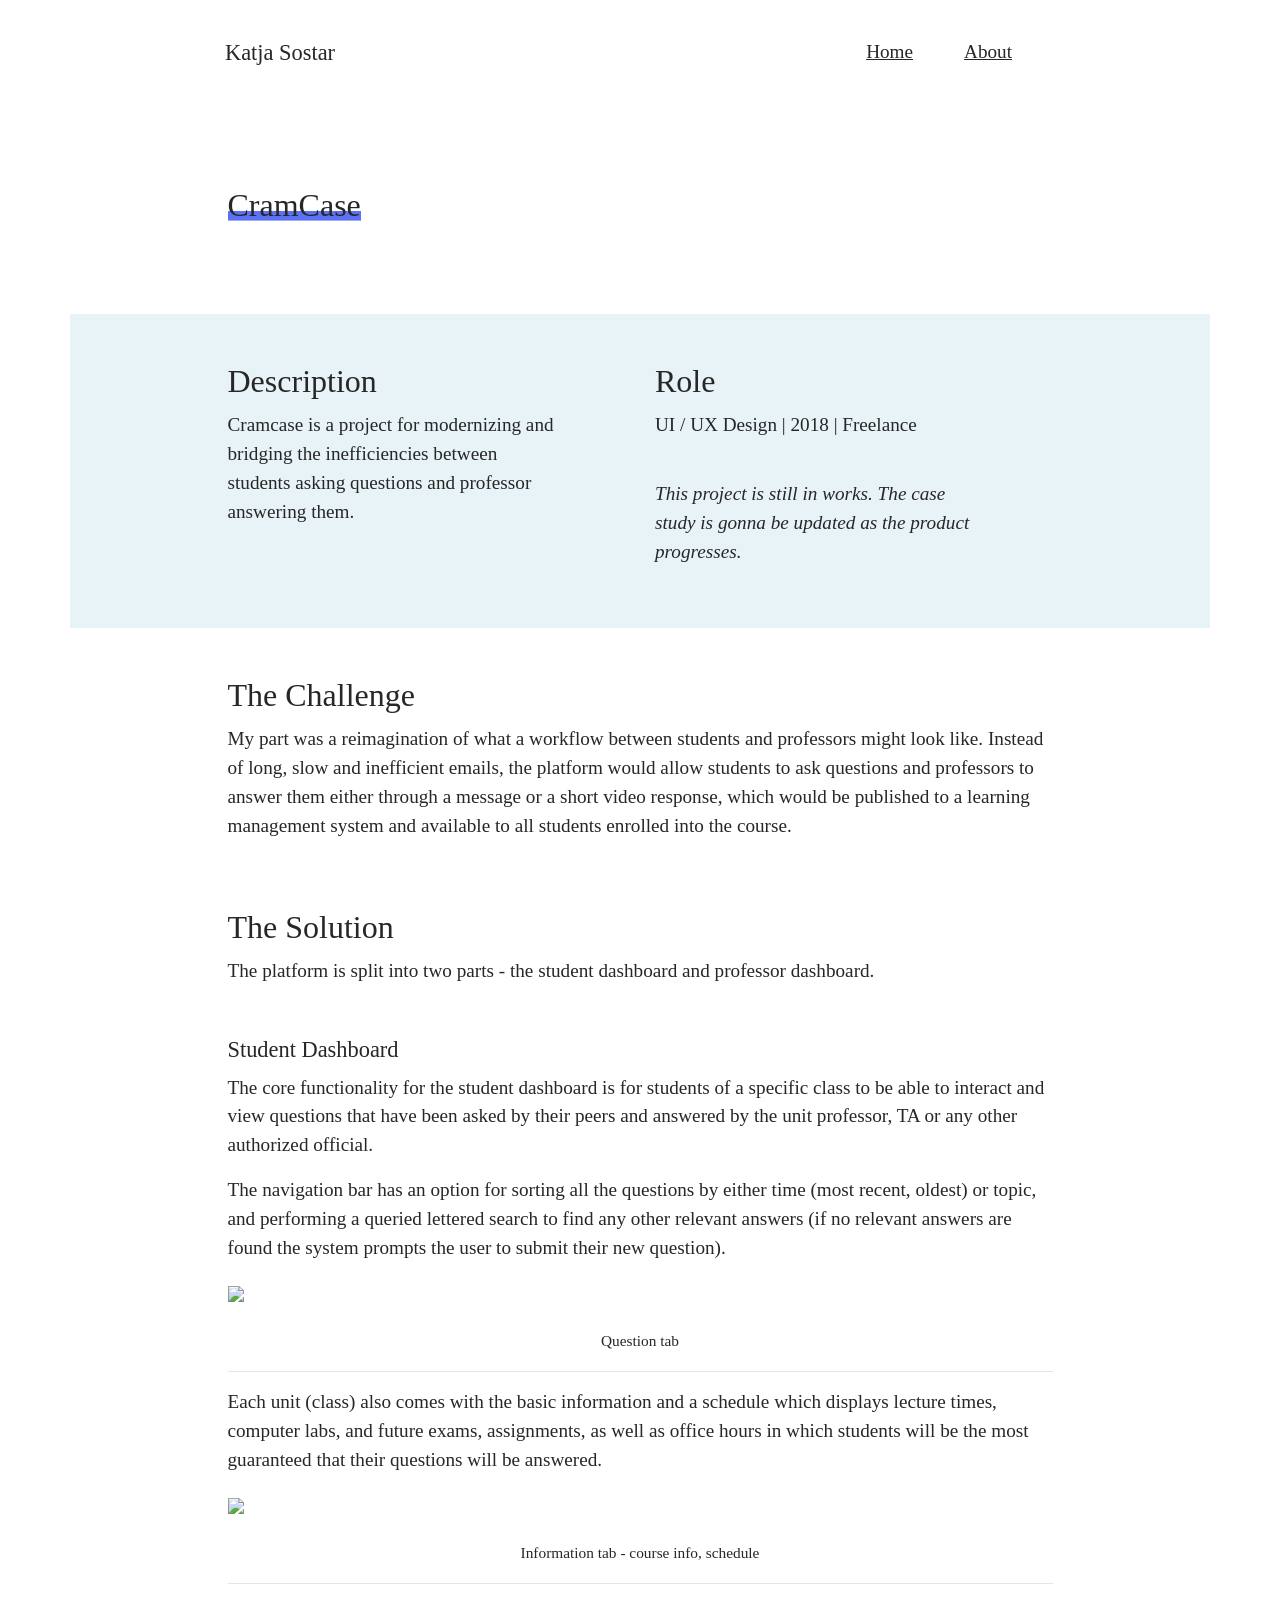
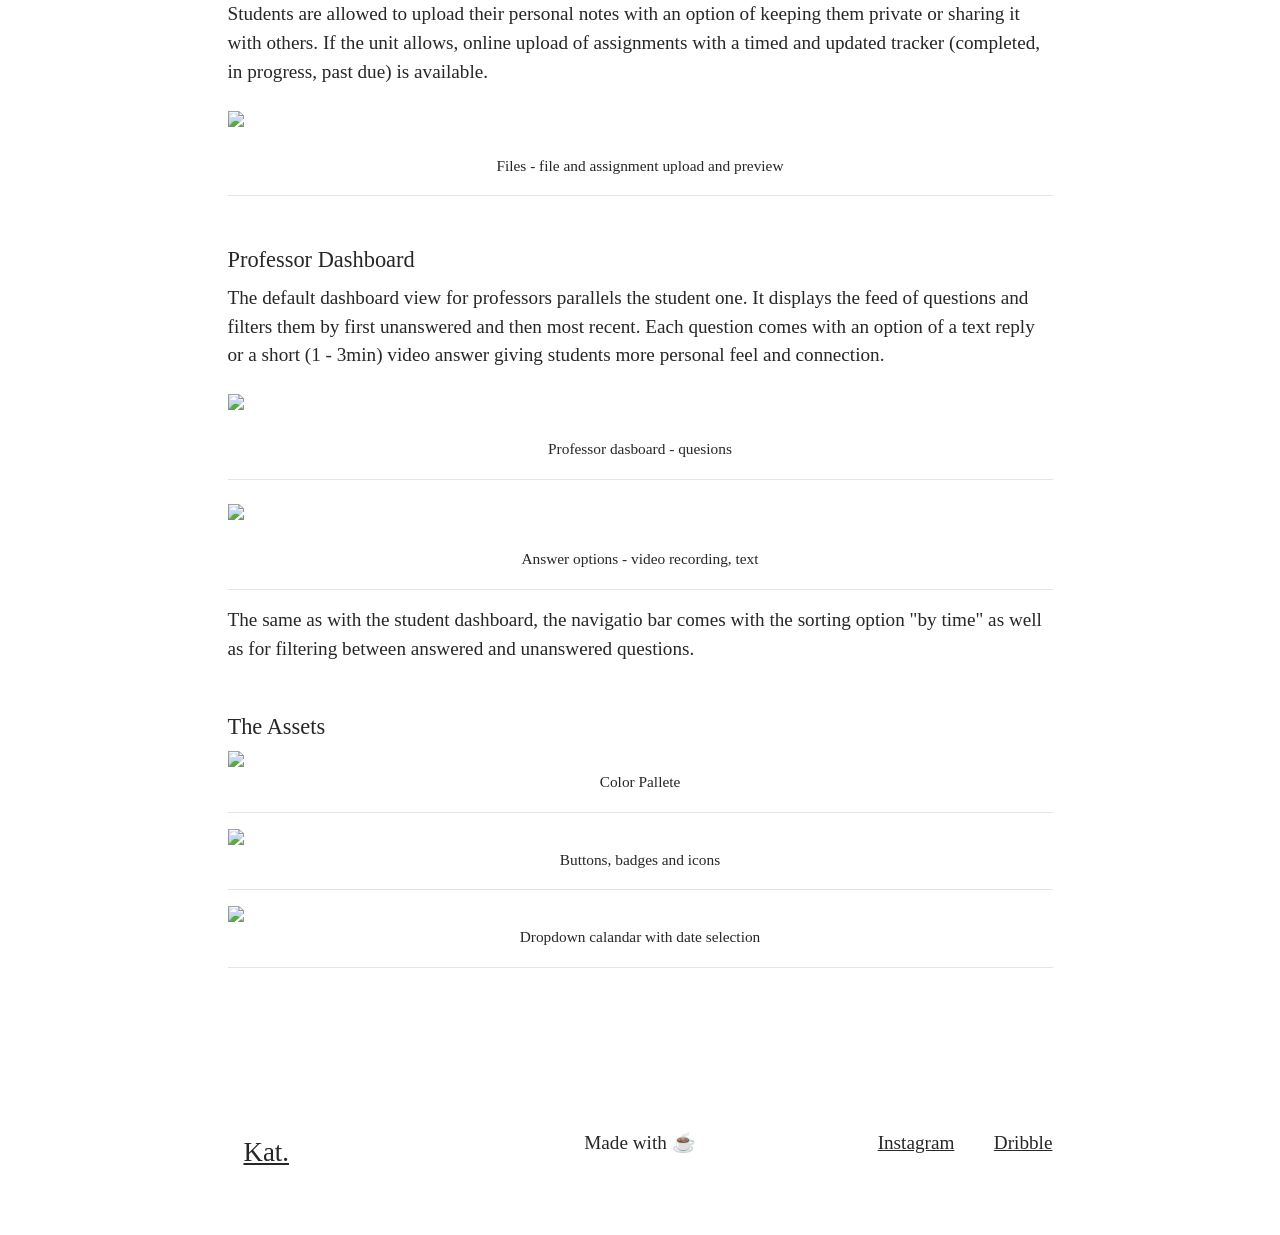
==== projects/cram.html @ 450de1b4 "added project file" ====
<!doctype html>
<html lang="en">

<head>
    <!-- Required meta tags -->
    <meta charset="utf-8">
    <meta name="viewport" content="width=device-width, initial-scale=1, shrink-to-fit=no">

    <!-- Bootstrap CSS -->
    <link rel="stylesheet" href="https://stackpath.bootstrapcdn.com/bootstrap/4.2.1/css/bootstrap.min.css" integrity="sha384-GJzZqFGwb1QTTN6wy59ffF1BuGJpLSa9DkKMp0DgiMDm4iYMj70gZWKYbI706tWS" crossorigin="anonymous">

    <link href="https://fonts.googleapis.com/css?family=Montserrat:400,500,700,800" rel="stylesheet">

    <link rel="stylesheet" href="/style.css">

    <link rel="stylesheet" href="animate.css">



    <title>Poligon | Katja Sostar | UI / UX Designer</title>
</head>

<body>

    <div class="container">
        <div class="row d-flex justify-content-center">
            <div class="col-lg-10 col-12">
                <nav class="navbar navbar-expand-lg">
                    <div class="container">
                        <a href="/index.html" class="navbar-brand">Katja Sostar</a>
                        <button class="navbar-toggler float-right" type="button" data-toggle="collapse" data-target="#navbar9">
            <span class="navbar-toggler-icon"></span>
        </button>
                        <div class="navbar-collapse collapse" id="navbar9">
                            <ul class="navbar-nav ml-auto">
                                <li class="nav-item">
                                    <a class="nav-link" href="/index.html">Home</a>
                                </li>
                                <li class="nav-item">
                                    <a class="nav-link" href="/about.html">About</a>
                                </li>
                            </ul>
                        </div>
                    </div>
                </nav>

            </div>
        </div>
    </div>

    <div id="header" class="jumbotron jumbotron-fluid  mt-5 mb-5">
        <div class="container">
            <div class="row d-flex justify-content-center">
                <div class="col-lg-9 col-12">
                    <h1>
                        <spawn class="underline--magical">CramCase</spawn>
                    </h1>
                </div>
            </div>
        </div>
    </div>

    <div id="info" class="container">
        <div class="row d-flex justify-content-center info-text">
            <div class="col-lg-9 col-12">
                <div class="row">
                    <div class="col-md-5 col-12">
                        <h2>Description</h2>
                        <p>Cramcase is a project for modernizing and bridging the inefficiencies between students asking questions and professor answering them.
                        </p>
                    </div>

                    <div class="col-md-1 col-12">
                    </div>

                    <div class="col-md-5 col-12">
                        <h2>Role</h2>
                        <p>UI / UX Design | 2018 | Freelance</p>
                        <br>
                        <p> <i>This project is still in works. The case study is gonna be updated as the product progresses.</i></p>
                    </div>
                </div>
            </div>
        </div>
    </div>

    <div id="project-case" class="container">
        <div class="row d-flex justify-content-center">
            <div class="col-lg-9 col-12">
                <div class="row">
                    <div class="col-md-12 col-12">
                        <h2>The Challenge</h2>
                        <p>My part was a reimagination of what a workflow between students and professors might look like. Instead of long, slow and inefficient emails, the platform would allow students to ask questions and professors to answer them either through a message or a short video response, which would be published to a learning management system and available to all students enrolled into the course.</p>
                    </div>

                    <div class="col-md-12 col-12 mt-5">
                        <h2>The Solution</h2>
                        <p>The platform is split into two parts - the student dashboard and professor dashboard.</p>


                        <h3 class="mt-5">Student Dashboard</h3>
                        <p>The core functionality for the student dashboard is for students of a specific class to be able to interact and view questions that have been asked by their peers and answered by the unit professor, TA or any other authorized official.
                        </p>

                        <p> The navigation bar has an option for sorting all the questions by either time (most recent, oldest) or topic, and performing a queried lettered search to find any other relevant answers (if no relevant answers are found the system prompts the user to submit their new question).</p>

                        <img src="/assets/cram/Student%20-%20question.png" width="100%" class="mx-auto d-block mt-4 mb-4">
                        <p class="text-center"><small>Question tab</small></p>
                        <hr>



                        <p>Each unit (class) also comes with the basic information and a schedule which displays lecture times, computer labs, and future exams, assignments, as well as office hours in which students will be the most guaranteed that their questions will be answered.</p>

                        <img src="/assets/cram/Student%20-%20Info.png" width="100%" class="mx-auto d-block mt-4 mb-4">
                        <p class="text-center"><small>Information tab - course info, schedule</small></p>
                        <hr>



                        <p>Students are allowed to upload their personal notes with an option of keeping them private or sharing it with others. If the unit allows, online upload of assignments with a timed and updated tracker (completed, in progress, past due) is available. </p>

                        <img src="/assets/cram/Student%20-%20Files.png" width="100%" class="mx-auto d-block mt-4 mb-4">
                        <p class="text-center"><small>Files - file and assignment upload and preview</small></p>
                        <hr>


                        <h3 class="mt-5">Professor Dashboard</h3>
                        <p> The default dashboard view for professors parallels the student one. It displays the feed of questions and filters them by first unanswered and then most recent. Each question comes with an option of a text reply or a short (1 - 3min) video answer giving students more personal feel and connection.</p>

                        <img src="/assets/cram/Professor%20-%20questions.png" width="100%" class="mx-auto d-block mt-4 mb-4">
                        <p class="text-center"><small>Professor dasboard - quesions</small></p>
                        <hr>


                        <img src="/assets/cram/professor-answer.png" width="100%" class="mx-auto d-block mt-4 mb-4">
                        <p class="text-center"><small>Answer options - video recording, text</small></p>
                        <hr>


                        <p>The same as with the student dashboard, the navigatio bar comes with the sorting option "by time" as well as for filtering between answered and unanswered questions.</p>

                        <h3 class="mt-5">The Assets</h3>

                        <img src="/assets/cram/colors.png" width="100%" class="mx-auto d-block">
                        <p class="text-center"><small>Color Pallete</small></p>
                        <hr>


                        <img src="/assets/cram/buttons-icons.png" width="100%" class="mx-auto d-block">
                        <p class="text-center"><small>Buttons, badges and icons</small></p>
                        <hr>


                        <img src="/assets/cram/Dropdown%20Calendar.png" width="100%" class="mx-auto d-block">
                        <p class="text-center"><small>Dropdown calandar with date selection</small></p>
                        <hr>
                    </div>
                </div>
            </div>
        </div>
    </div>


    <div id="footer" class="container">
        <div class="row d-flex justify-content-center">
            <div class="col-lg-9 col-12">
                <div class="row">
                    <div class="col-md-4 col-2">
                        <h3> <a class="nav-link" href="/index.html">Kat.</a>
                        </h3>
                    </div>
                    <div class="col-md-4 text-center col-4">
                        <p>Made with &#9749;</p>
                    </div>
                    <div class="col-md-4 text-right col-6">
                        <a href="https://instagram.com/hell0imkat/">Instagram</a>
                        <a href="https://dribbble.com/helloimkat">Dribble</a>
                    </div>
                </div>
            </div>
        </div>
    </div>


    <!-- Optional JavaScript -->
    <!-- jQuery first, then Popper.js, then Bootstrap JS -->
    <script src="https://code.jquery.com/jquery-3.3.1.slim.min.js" integrity="sha384-q8i/X+965DzO0rT7abK41JStQIAqVgRVzpbzo5smXKp4YfRvH+8abtTE1Pi6jizo" crossorigin="anonymous"></script>
    <script src="https://cdnjs.cloudflare.com/ajax/libs/popper.js/1.14.6/umd/popper.min.js" integrity="sha384-wHAiFfRlMFy6i5SRaxvfOCifBUQy1xHdJ/yoi7FRNXMRBu5WHdZYu1hA6ZOblgut" crossorigin="anonymous"></script>
    <script src="https://stackpath.bootstrapcdn.com/bootstrap/4.2.1/js/bootstrap.min.js" integrity="sha384-B0UglyR+jN6CkvvICOB2joaf5I4l3gm9GU6Hc1og6Ls7i6U/mkkaduKaBhlAXv9k" crossorigin="anonymous"></script>
</body>

</html>
---- style.css ----
/* FONTS */
@font-face {
  font-family: 'Circular Std Book';
  font-style: normal;
  font-weight: normal;
  src: local("Circular Std Book"), url("CircularStd-Book.otf") format("otf");
}

@font-face {
  font-family: 'Circular Std Bold';
  font-style: normal;
  font-weight: normal;
  src: local("Circular Std Bold"), url("CircularStd-Bold.otf") format("otf");
}

@font-face {
  font-family: 'Circular Std Medium';
  font-style: normal;
  font-weight: normal;
  src: local("Circular Std Medium"), url("CircularStd-Medium.otf") format("otf");
}

/* TYPOGRAPHY */
/* line 26, D:/Userdata/Katja/Desktop/1/scss/style.scss */
h1 {
  font-family: 'Circular Std Bold';
  font-weight: 500;
  font-size: 2em;
  line-height: 1.4em;
  color: #272727;
}

/* line 34, D:/Userdata/Katja/Desktop/1/scss/style.scss */
h2 {
  font-family: 'Circular Std Bold';
  font-weight: 500;
  font-size: 2em;
  line-height: 1.4em;
  color: #272727;
}

/* line 42, D:/Userdata/Katja/Desktop/1/scss/style.scss */
h3 {
  font-family: 'Circular Std Bold';
  font-weight: 500;
  font-size: 1.4em;
  line-height: 1.4em;
  color: #272727;
}

/* line 50, D:/Userdata/Katja/Desktop/1/scss/style.scss */
.btn {
  border: 1px solid #272727;
  font-family: 'Circular Std Bold';
  font-size: 1.8em;
}

/* line 56, D:/Userdata/Katja/Desktop/1/scss/style.scss */
a {
  color: #272727;
}

/* line 58, D:/Userdata/Katja/Desktop/1/scss/style.scss */
a:hover {
  color: #272727;
  text-decoration: none;
}

/* line 64, D:/Userdata/Katja/Desktop/1/scss/style.scss */
p {
  font-family: 'Circular Std Book';
  font-weight: 500;
  font-size: 1.2em;
  color: #272727;
}

/* line 72, D:/Userdata/Katja/Desktop/1/scss/style.scss */
#footer p {
  font-family: 'Circular Std Book';
  font-weight: 500;
  font-size: 1.2em;
  color: #272727;
}

/* line 79, D:/Userdata/Katja/Desktop/1/scss/style.scss */
#footer a {
  font-family: 'Circular Std Bold';
  font-weight: 500;
  font-size: 1.2em;
  color: #272727;
  text-decoration: underline;
}

/* line 85, D:/Userdata/Katja/Desktop/1/scss/style.scss */
#footer a:hover {
  color: #5B72F6;
}

/* line 90, D:/Userdata/Katja/Desktop/1/scss/style.scss */
#footer a:first-child {
  margin-right: 35px;
}

/* line 96, D:/Userdata/Katja/Desktop/1/scss/style.scss */
.underline--magical {
  background-image: linear-gradient(120deg, #5B72F6 0%, #5B72F6 100%);
  background-repeat: no-repeat;
  background-size: 100% 0.3em;
  background-position: 0 90%;
  transition: background-size 0.30s ease-in;
}

/* line 102, D:/Userdata/Katja/Desktop/1/scss/style.scss */
.underline--magical:hover {
  background-size: 110% 110%;
}

/* ANI */
/* line 109, D:/Userdata/Katja/Desktop/1/scss/style.scss */
.arrowHeader {
  font-family: "Circular Std Bold";
  font-size: 24px;
  color: #AFBDCE;
  letter-spacing: 0.08px;
  transition-timing-function: ease-in-out;
  -webkit-transition-duration: 0.2s;
  /* Safari */
  transition-duration: 0.2s;
}

/* line 120, D:/Userdata/Katja/Desktop/1/scss/style.scss */
.arrowHeader::after {
  display: inline-block;
  padding-left: 10px;
  content: "\0279E";
  -webkit-transition: transform 0.3s ease-out;
  -moz-transition: transform 0.3s ease-out;
  -ms-transition: transform 0.3s ease-out;
  -o-transition: transform 0.3s ease-out;
  transition: transform 0.3s ease-out;
}

/* line 131, D:/Userdata/Katja/Desktop/1/scss/style.scss */
.arrowHeader:hover {
  color: #272727;
}

/* line 135, D:/Userdata/Katja/Desktop/1/scss/style.scss */
.arrowHeader:hover::after {
  -webkit-transform: translateX(10px);
  -moz-transform: translateX(10px);
  -ms-transform: translateX(10px);
  -o-transform: translateX(10px);
  transform: translateX(10px);
}

/* NAVBAR */
/* line 147, D:/Userdata/Katja/Desktop/1/scss/style.scss */
.navbar {
  padding: 30px;
  background-color: transparent;
}

/* line 151, D:/Userdata/Katja/Desktop/1/scss/style.scss */
.navbar .navbar-brand {
  font-family: 'Circular Std Bold';
  font-weight: 500;
  font-size: 1.4em;
  line-height: 1.4em;
  color: #272727;
}

/* line 159, D:/Userdata/Katja/Desktop/1/scss/style.scss */
.navbar .nav-link {
  font-family: 'Circular Std Bold';
  font-weight: 500;
  font-size: 1.2em;
  color: #272727;
  text-decoration: underline;
}

/* line 165, D:/Userdata/Katja/Desktop/1/scss/style.scss */
.navbar .nav-link:hover {
  color: #5B72F6;
}

/* line 169, D:/Userdata/Katja/Desktop/1/scss/style.scss */
.navbar .nav-link:first-child {
  margin-right: 35px;
}

/* INTRO */
/* line 180, D:/Userdata/Katja/Desktop/1/scss/style.scss */
.jumbotron {
  padding: 30px;
  background-color: transparent;
}

/* GALLERY */
/* line 188, D:/Userdata/Katja/Desktop/1/scss/style.scss */
.fh5co-grid {
  height: 400px;
  background-size: cover;
  background-position: center center;
  margin-bottom: 30px;
  position: relative;
  -webkit-border-radius: 7px;
  -moz-border-radius: 7px;
  -ms-border-radius: 7px;
  border-radius: 7px;
}

@media screen and (max-width: 480px) {
  /* line 201, D:/Userdata/Katja/Desktop/1/scss/style.scss */
  .fh5co-grid {
    height: 400px;
  }
}

/* line 206, D:/Userdata/Katja/Desktop/1/scss/style.scss */
.fh5co-grid .image-popup {
  position: absolute;
  top: 0;
  bottom: 0;
  left: 0;
  right: 0;
  background: rgba(0, 0, 0, 0.5);
  opacity: 0;
  -webkit-border-radius: 7px;
  -moz-border-radius: 7px;
  -ms-border-radius: 7px;
  border-radius: 7px;
}

/* line 220, D:/Userdata/Katja/Desktop/1/scss/style.scss */
.fh5co-grid .image-popup .prod-title {
  position: absolute;
  top: 50%;
  bottom: 20px;
  left: 20px;
  right: 20px;
  margin-top: -25px;
}

/* line 229, D:/Userdata/Katja/Desktop/1/scss/style.scss */
.fh5co-grid .image-popup .prod-title h3 {
  margin-bottom: 10px;
  color: #fff;
  font-size: 20px;
}

/* line 235, D:/Userdata/Katja/Desktop/1/scss/style.scss */
.fh5co-grid .image-popup .prod-title span {
  color: #fff;
}

/* line 239, D:/Userdata/Katja/Desktop/1/scss/style.scss */
.fh5co-grid:hover {
  -webkit-transform: scale(1.05);
  -moz-transform: scale(1.05);
  -o-transform: scale(1.05);
  transform: scale(1.05);
}

/* line 246, D:/Userdata/Katja/Desktop/1/scss/style.scss */
.fh5co-grid:hover .image-popup {
  opacity: 1;
}

/* line 251, D:/Userdata/Katja/Desktop/1/scss/style.scss */
.js .animate-box {
  opacity: 0;
}

/* CONTACT */
/* line 258, D:/Userdata/Katja/Desktop/1/scss/style.scss */
#contact {
  margin-top: 100px;
  margin-bottom: 100px;
}

/* FOOTER */
/* line 265, D:/Userdata/Katja/Desktop/1/scss/style.scss */
#footer {
  margin-top: 100px;
  margin-bottom: 50px;
}

/* PROJECT STYLING */
/* line 273, D:/Userdata/Katja/Desktop/1/scss/style.scss */
#info .info-text {
  background-color: #E7F3F7;
  padding-top: 45px;
  padding-bottom: 45px;
}

/* line 280, D:/Userdata/Katja/Desktop/1/scss/style.scss */
#project-case {
  padding-top: 45px;
  padding-bottom: 45px;
}

/*# sourceMappingURL=../style.map */
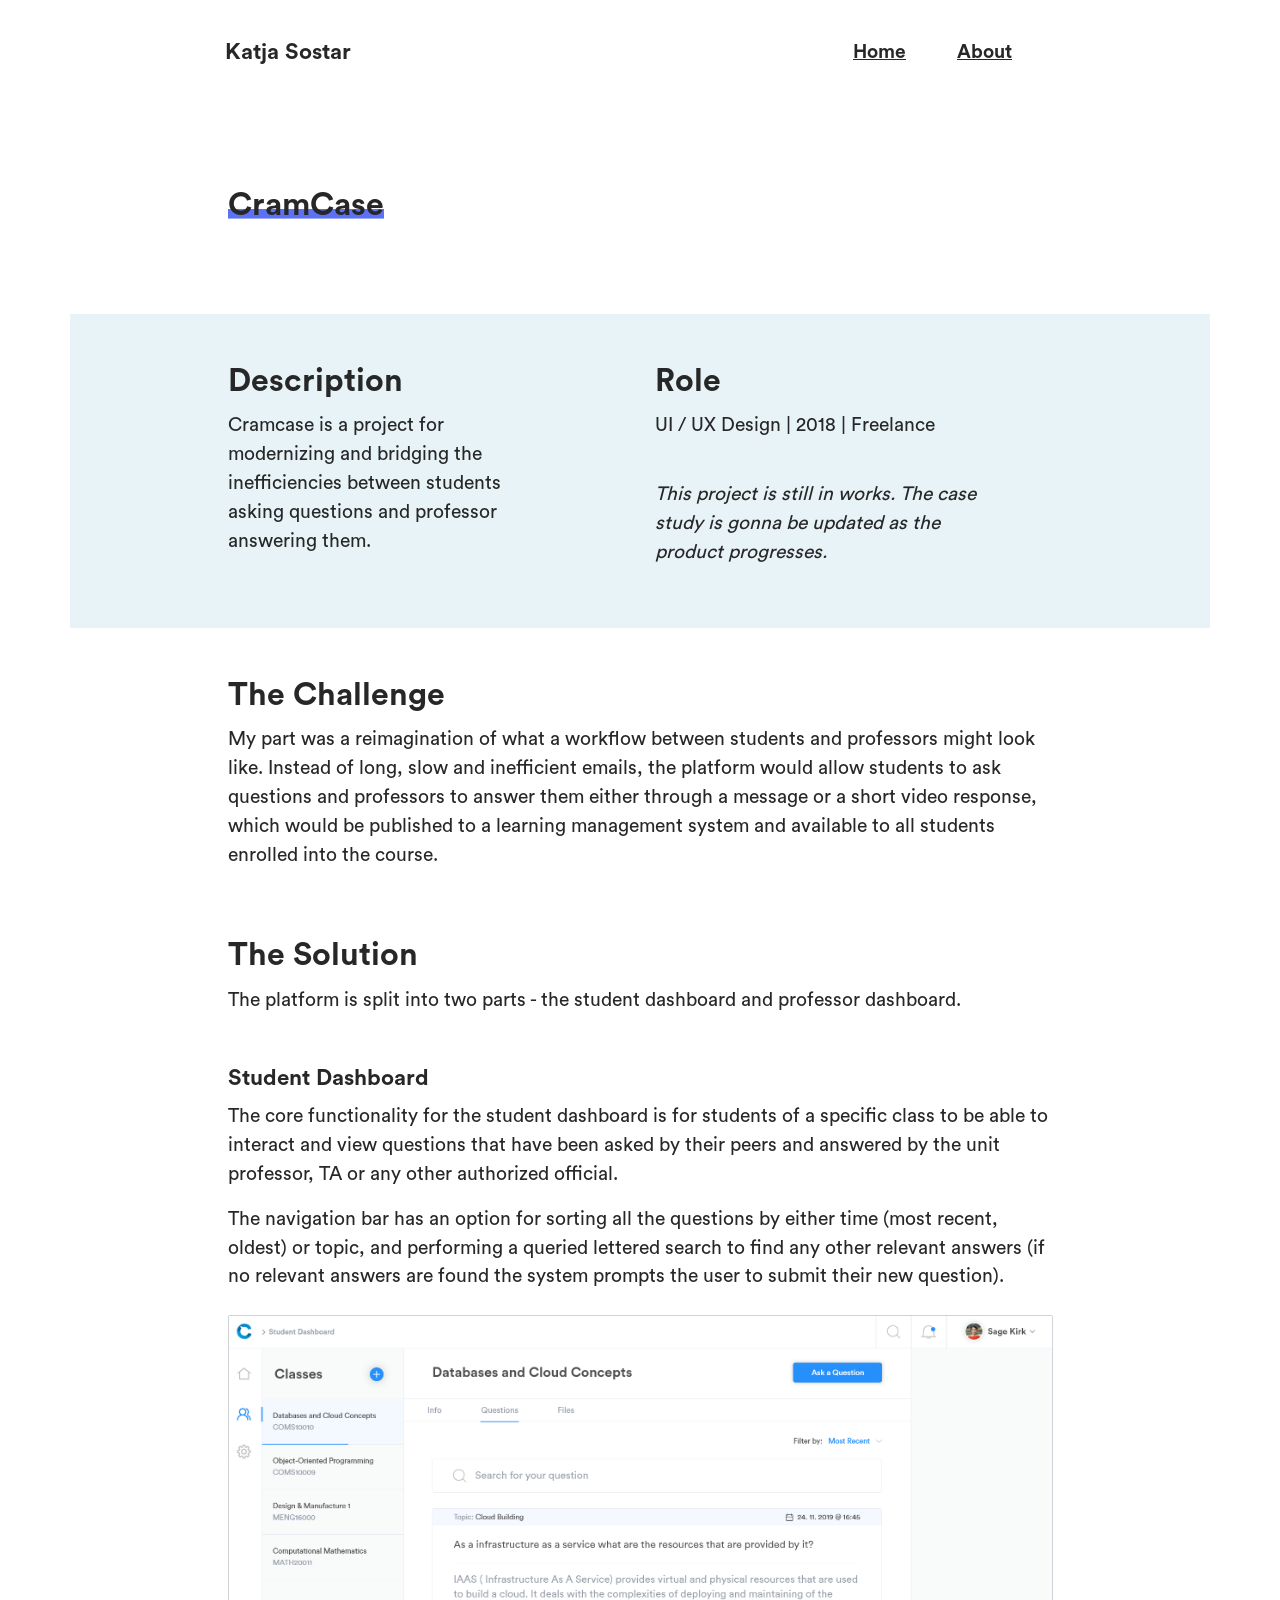
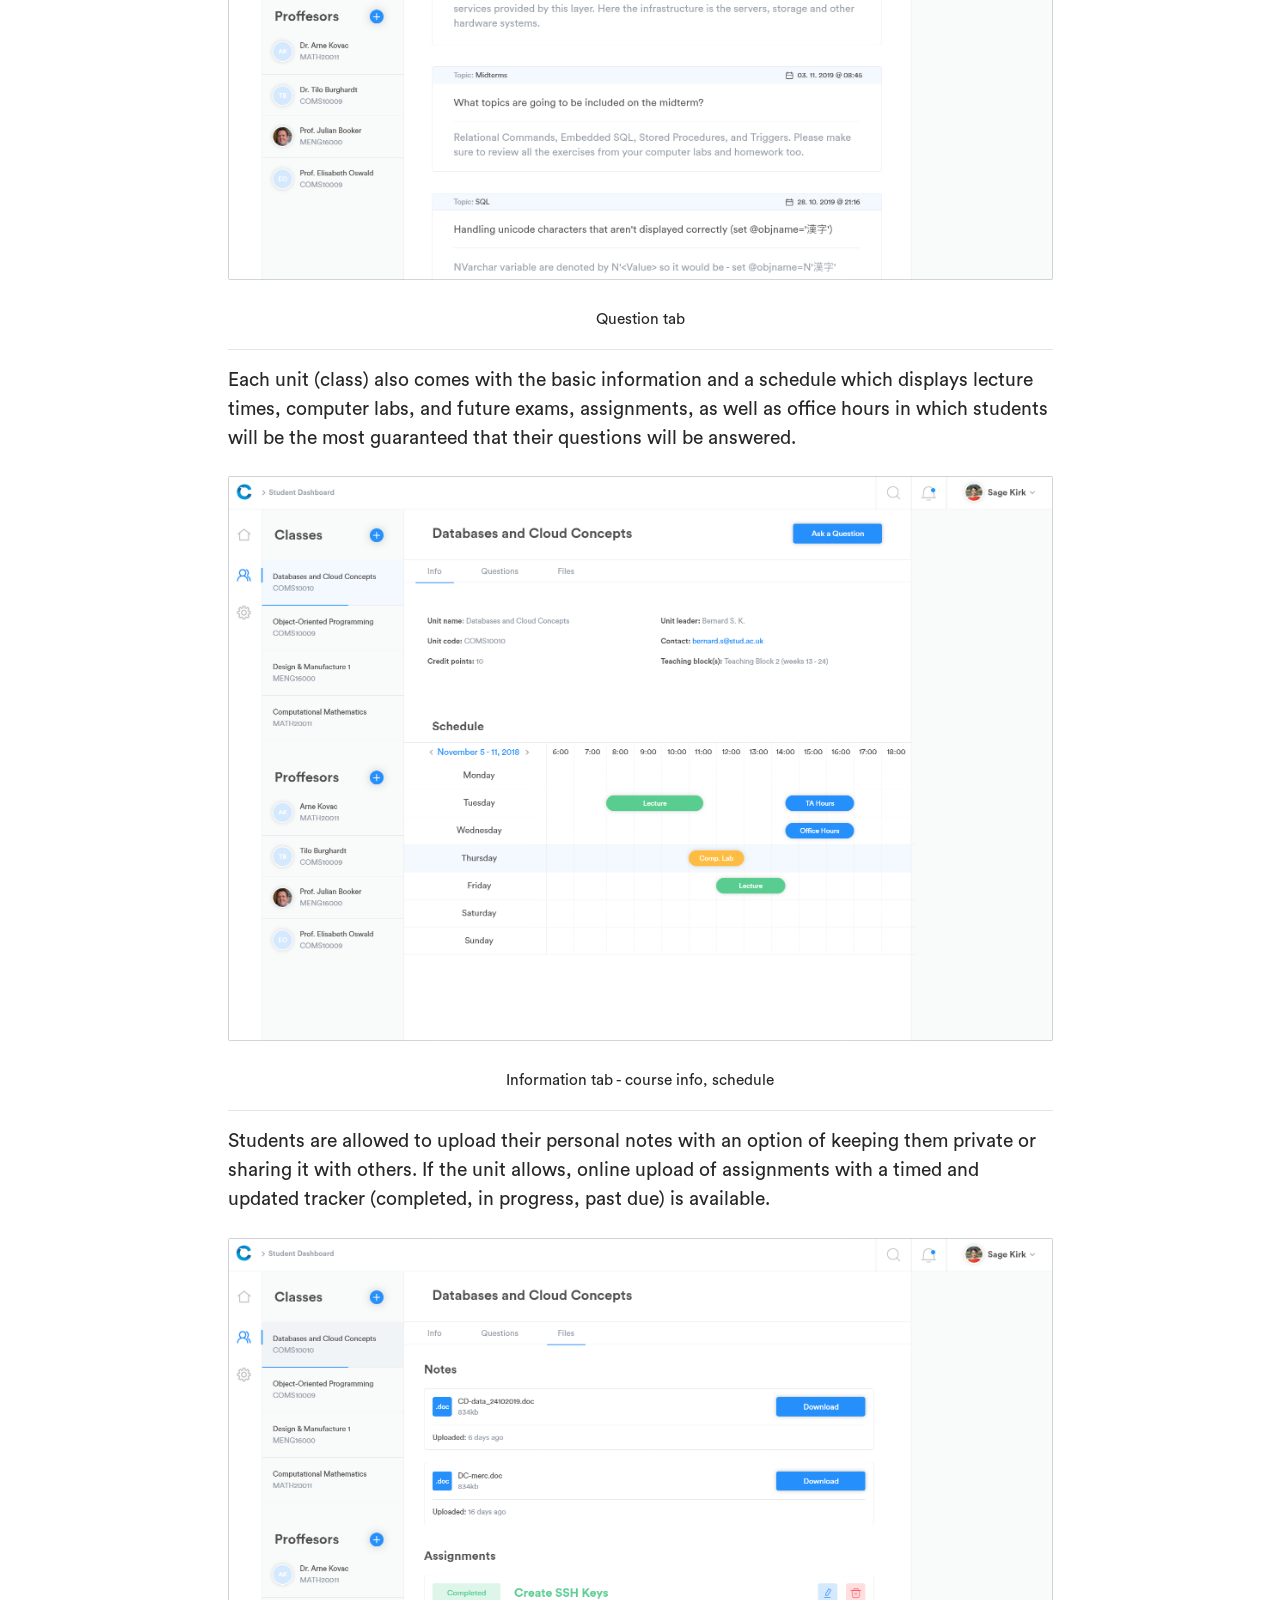
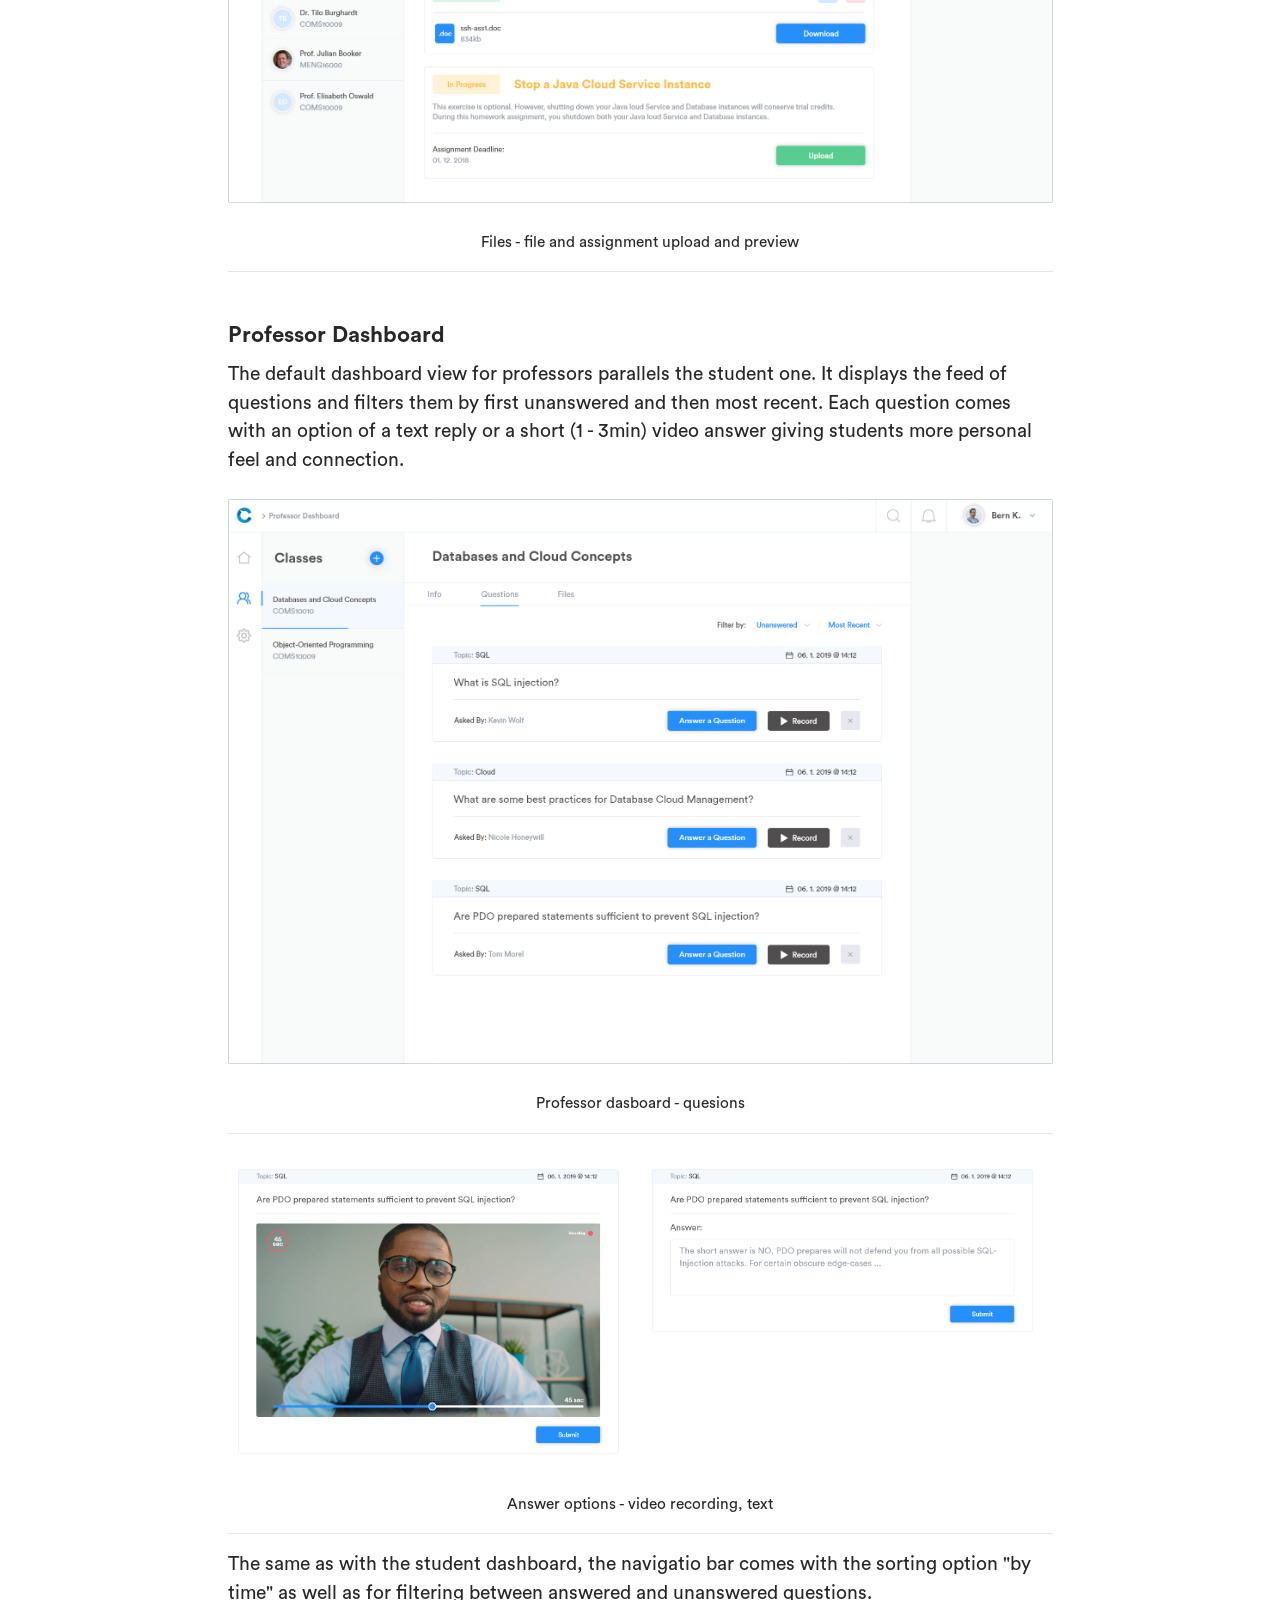
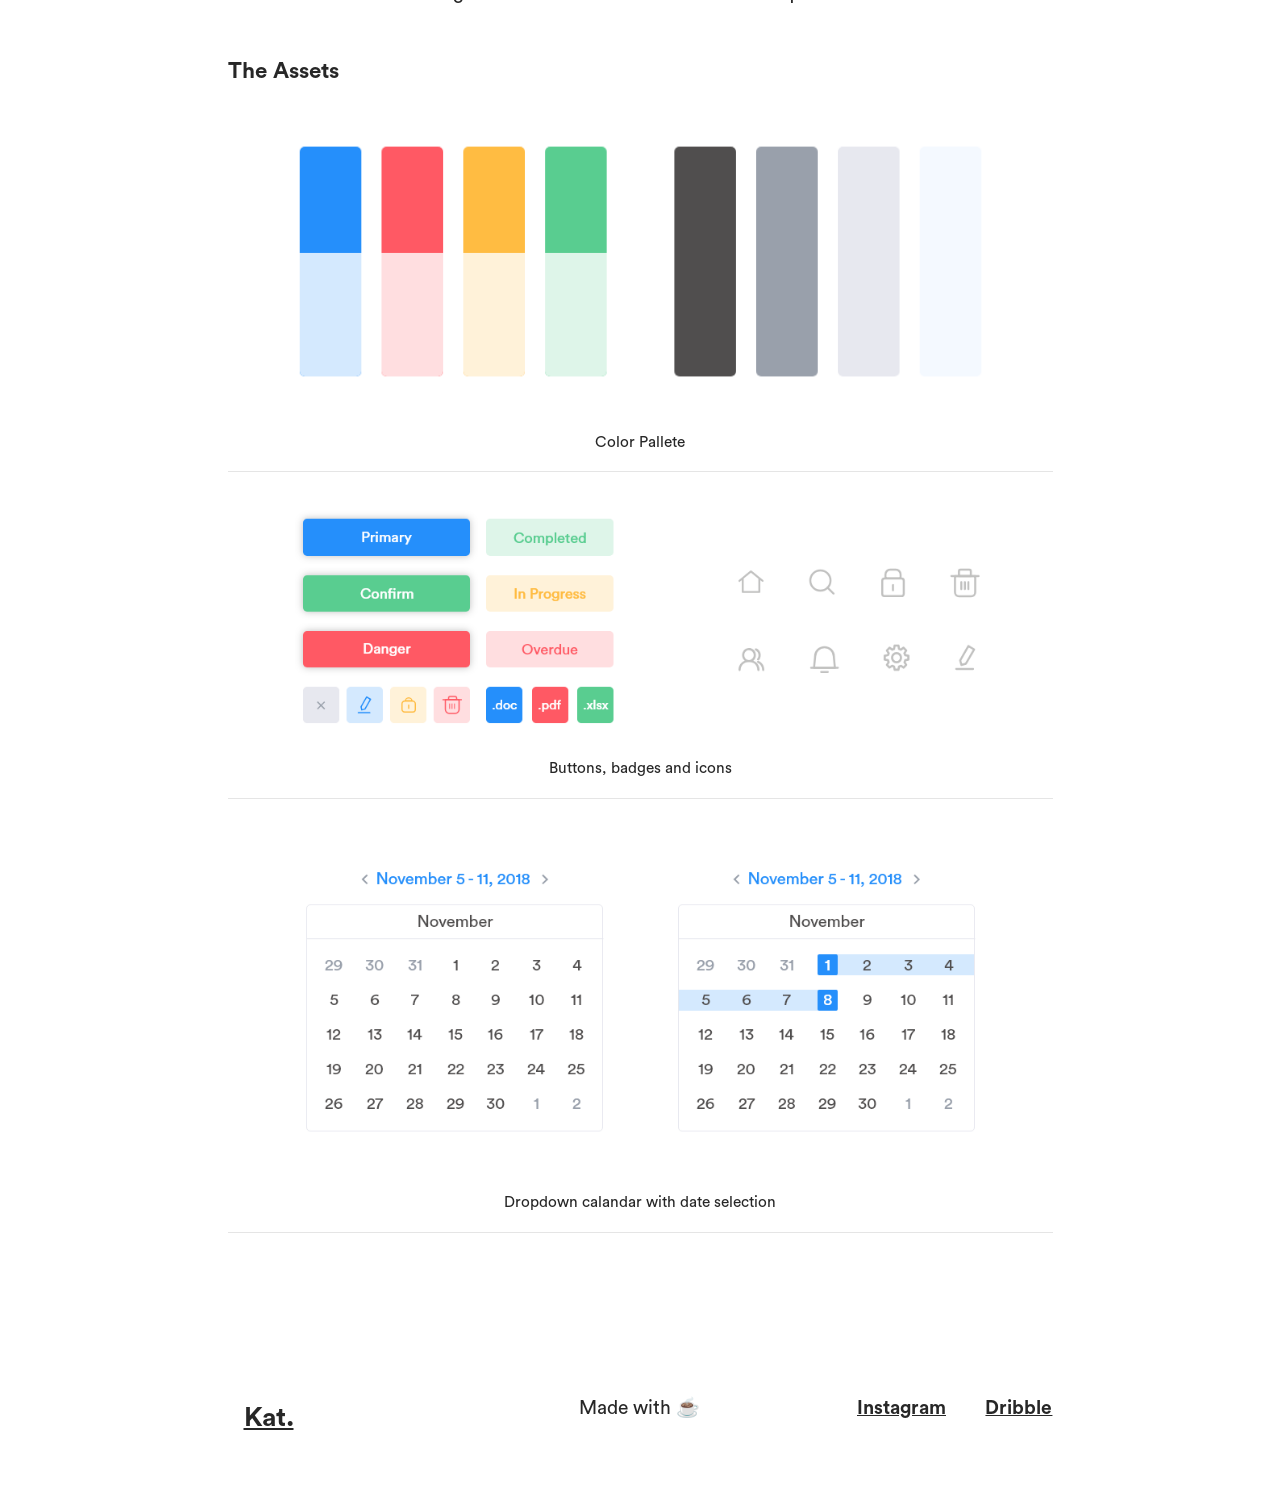
==== commit 7e79ca6a: "Update cram.html" ====
--- a/projects/cram.html
+++ b/projects/cram.html
@@ -17,7 +17,7 @@
 
 
 
-    <title>Poligon | Katja Sostar | UI / UX Designer</title>
+    <title>CramCase | Katja Sostar | UI / UX Designer</title>
 </head>
 
 <body>
--- a/style.css
+++ b/style.css
@@ -1,303 +1,389 @@
 /* FONTS */
-@font-face {
-  font-family: 'Circular Std Book';
-  font-style: normal;
-  font-weight: normal;
-  src: local("Circular Std Book"), url("CircularStd-Book.otf") format("otf");
-}
-
-@font-face {
-  font-family: 'Circular Std Bold';
-  font-style: normal;
-  font-weight: normal;
-  src: local("Circular Std Bold"), url("CircularStd-Bold.otf") format("otf");
-}
-
-@font-face {
-  font-family: 'Circular Std Medium';
-  font-style: normal;
-  font-weight: normal;
-  src: local("Circular Std Medium"), url("CircularStd-Medium.otf") format("otf");
+
+@font-face {
+    font-family: 'Circular Std Book';
+    font-style: normal;
+    font-weight: normal;
+    src: local('Circular Std Book'), url('CircularStd-Book.woff') format('woff');
+}
+
+
+@font-face {
+    font-family: 'Circular Std Book Italic';
+    font-style: normal;
+    font-weight: normal;
+    src: local('Circular Std Book Italic'), url('CircularStd-BookItalic.woff') format('woff');
+}
+
+
+@font-face {
+    font-family: 'Circular Std Medium';
+    font-style: normal;
+    font-weight: normal;
+    src: local('Circular Std Medium'), url('CircularStd-Medium.woff') format('woff');
+}
+
+
+@font-face {
+    font-family: 'Circular Std Medium Italic';
+    font-style: normal;
+    font-weight: normal;
+    src: local('Circular Std Medium Italic'), url('CircularStd-MediumItalic.woff') format('woff');
+}
+
+
+@font-face {
+    font-family: 'Circular Std Bold';
+    font-style: normal;
+    font-weight: normal;
+    src: local('Circular Std Bold'), url('CircularStd-Bold.woff') format('woff');
+}
+
+
+@font-face {
+    font-family: 'Circular Std Bold Italic';
+    font-style: normal;
+    font-weight: normal;
+    src: local('Circular Std Bold Italic'), url('CircularStd-BoldItalic.woff') format('woff');
+}
+
+
+@font-face {
+    font-family: 'Circular Std Black';
+    font-style: normal;
+    font-weight: normal;
+    src: local('Circular Std Black'), url('CircularStd-Black.woff') format('woff');
+}
+
+
+@font-face {
+    font-family: 'Circular Std Black Italic';
+    font-style: normal;
+    font-weight: normal;
+    src: local('Circular Std Black Italic'), url('CircularStd-BlackItalic.woff') format('woff');
 }
 
 /* TYPOGRAPHY */
+
 /* line 26, D:/Userdata/Katja/Desktop/1/scss/style.scss */
+
 h1 {
-  font-family: 'Circular Std Bold';
-  font-weight: 500;
-  font-size: 2em;
-  line-height: 1.4em;
-  color: #272727;
+    font-family: 'Circular Std Bold';
+    font-weight: 500;
+    font-size: 2em;
+    line-height: 1.4em;
+    color: #272727;
 }
 
 /* line 34, D:/Userdata/Katja/Desktop/1/scss/style.scss */
+
 h2 {
-  font-family: 'Circular Std Bold';
-  font-weight: 500;
-  font-size: 2em;
-  line-height: 1.4em;
-  color: #272727;
+    font-family: 'Circular Std Bold';
+    font-weight: 500;
+    font-size: 2em;
+    line-height: 1.4em;
+    color: #272727;
 }
 
 /* line 42, D:/Userdata/Katja/Desktop/1/scss/style.scss */
+
 h3 {
-  font-family: 'Circular Std Bold';
-  font-weight: 500;
-  font-size: 1.4em;
-  line-height: 1.4em;
-  color: #272727;
+    font-family: 'Circular Std Bold';
+    font-weight: 500;
+    font-size: 1.4em;
+    line-height: 1.4em;
+    color: #272727;
 }
 
 /* line 50, D:/Userdata/Katja/Desktop/1/scss/style.scss */
+
 .btn {
-  border: 1px solid #272727;
-  font-family: 'Circular Std Bold';
-  font-size: 1.8em;
+    border: 1px solid #272727;
+    font-family: 'Circular Std Bold';
+    font-size: 1.8em;
 }
 
 /* line 56, D:/Userdata/Katja/Desktop/1/scss/style.scss */
+
 a {
-  color: #272727;
+    color: #272727;
 }
 
 /* line 58, D:/Userdata/Katja/Desktop/1/scss/style.scss */
+
 a:hover {
-  color: #272727;
-  text-decoration: none;
+    color: #272727;
+    text-decoration: none;
 }
 
 /* line 64, D:/Userdata/Katja/Desktop/1/scss/style.scss */
+
 p {
-  font-family: 'Circular Std Book';
-  font-weight: 500;
-  font-size: 1.2em;
-  color: #272727;
+    font-family: 'Circular Std Book';
+    font-weight: 500;
+    font-size: 1.2em;
+    color: #272727;
 }
 
 /* line 72, D:/Userdata/Katja/Desktop/1/scss/style.scss */
+
 #footer p {
-  font-family: 'Circular Std Book';
-  font-weight: 500;
-  font-size: 1.2em;
-  color: #272727;
+    font-family: 'Circular Std Book';
+    font-weight: 500;
+    font-size: 1.2em;
+    color: #272727;
 }
 
 /* line 79, D:/Userdata/Katja/Desktop/1/scss/style.scss */
+
 #footer a {
-  font-family: 'Circular Std Bold';
-  font-weight: 500;
-  font-size: 1.2em;
-  color: #272727;
-  text-decoration: underline;
+    font-family: 'Circular Std Bold';
+    font-weight: 500;
+    font-size: 1.2em;
+    color: #272727;
+    text-decoration: underline;
 }
 
 /* line 85, D:/Userdata/Katja/Desktop/1/scss/style.scss */
+
 #footer a:hover {
-  color: #5B72F6;
+    color: #5B72F6;
 }
 
 /* line 90, D:/Userdata/Katja/Desktop/1/scss/style.scss */
+
 #footer a:first-child {
-  margin-right: 35px;
+    margin-right: 35px;
 }
 
 /* line 96, D:/Userdata/Katja/Desktop/1/scss/style.scss */
+
 .underline--magical {
-  background-image: linear-gradient(120deg, #5B72F6 0%, #5B72F6 100%);
-  background-repeat: no-repeat;
-  background-size: 100% 0.3em;
-  background-position: 0 90%;
-  transition: background-size 0.30s ease-in;
+    background-image: linear-gradient(120deg, #5B72F6 0%, #5B72F6 100%);
+    background-repeat: no-repeat;
+    background-size: 100% 0.3em;
+    background-position: 0 90%;
+    transition: background-size 0.30s ease-in;
 }
 
 /* line 102, D:/Userdata/Katja/Desktop/1/scss/style.scss */
+
 .underline--magical:hover {
-  background-size: 110% 110%;
+    background-size: 110% 110%;
 }
 
 /* ANI */
+
 /* line 109, D:/Userdata/Katja/Desktop/1/scss/style.scss */
+
 .arrowHeader {
-  font-family: "Circular Std Bold";
-  font-size: 24px;
-  color: #AFBDCE;
-  letter-spacing: 0.08px;
-  transition-timing-function: ease-in-out;
-  -webkit-transition-duration: 0.2s;
-  /* Safari */
-  transition-duration: 0.2s;
+    font-family: "Circular Std Bold";
+    font-size: 24px;
+    color: #AFBDCE;
+    letter-spacing: 0.08px;
+    transition-timing-function: ease-in-out;
+    -webkit-transition-duration: 0.2s;
+    /* Safari */
+    transition-duration: 0.2s;
 }
 
 /* line 120, D:/Userdata/Katja/Desktop/1/scss/style.scss */
+
 .arrowHeader::after {
-  display: inline-block;
-  padding-left: 10px;
-  content: "\0279E";
-  -webkit-transition: transform 0.3s ease-out;
-  -moz-transition: transform 0.3s ease-out;
-  -ms-transition: transform 0.3s ease-out;
-  -o-transition: transform 0.3s ease-out;
-  transition: transform 0.3s ease-out;
+    display: inline-block;
+    padding-left: 10px;
+    content: "\0279E";
+    -webkit-transition: transform 0.3s ease-out;
+    -moz-transition: transform 0.3s ease-out;
+    -ms-transition: transform 0.3s ease-out;
+    -o-transition: transform 0.3s ease-out;
+    transition: transform 0.3s ease-out;
 }
 
 /* line 131, D:/Userdata/Katja/Desktop/1/scss/style.scss */
+
 .arrowHeader:hover {
-  color: #272727;
+    color: #272727;
 }
 
 /* line 135, D:/Userdata/Katja/Desktop/1/scss/style.scss */
+
 .arrowHeader:hover::after {
-  -webkit-transform: translateX(10px);
-  -moz-transform: translateX(10px);
-  -ms-transform: translateX(10px);
-  -o-transform: translateX(10px);
-  transform: translateX(10px);
+    -webkit-transform: translateX(10px);
+    -moz-transform: translateX(10px);
+    -ms-transform: translateX(10px);
+    -o-transform: translateX(10px);
+    transform: translateX(10px);
 }
 
 /* NAVBAR */
+
 /* line 147, D:/Userdata/Katja/Desktop/1/scss/style.scss */
+
 .navbar {
-  padding: 30px;
-  background-color: transparent;
+    padding: 30px;
+    background-color: transparent;
 }
 
 /* line 151, D:/Userdata/Katja/Desktop/1/scss/style.scss */
+
 .navbar .navbar-brand {
-  font-family: 'Circular Std Bold';
-  font-weight: 500;
-  font-size: 1.4em;
-  line-height: 1.4em;
-  color: #272727;
+    font-family: 'Circular Std Bold';
+    font-weight: 500;
+    font-size: 1.4em;
+    line-height: 1.4em;
+    color: #272727;
 }
 
 /* line 159, D:/Userdata/Katja/Desktop/1/scss/style.scss */
+
 .navbar .nav-link {
-  font-family: 'Circular Std Bold';
-  font-weight: 500;
-  font-size: 1.2em;
-  color: #272727;
-  text-decoration: underline;
+    font-family: 'Circular Std Bold';
+    font-weight: 500;
+    font-size: 1.2em;
+    color: #272727;
+    text-decoration: underline;
 }
 
 /* line 165, D:/Userdata/Katja/Desktop/1/scss/style.scss */
+
 .navbar .nav-link:hover {
-  color: #5B72F6;
+    color: #5B72F6;
 }
 
 /* line 169, D:/Userdata/Katja/Desktop/1/scss/style.scss */
+
 .navbar .nav-link:first-child {
-  margin-right: 35px;
+    margin-right: 35px;
 }
 
 /* INTRO */
+
 /* line 180, D:/Userdata/Katja/Desktop/1/scss/style.scss */
+
 .jumbotron {
-  padding: 30px;
-  background-color: transparent;
+    padding: 30px;
+    background-color: transparent;
 }
 
 /* GALLERY */
+
 /* line 188, D:/Userdata/Katja/Desktop/1/scss/style.scss */
+
 .fh5co-grid {
-  height: 400px;
-  background-size: cover;
-  background-position: center center;
-  margin-bottom: 30px;
-  position: relative;
-  -webkit-border-radius: 7px;
-  -moz-border-radius: 7px;
-  -ms-border-radius: 7px;
-  border-radius: 7px;
+    height: 400px;
+    background-size: cover;
+    background-position: center center;
+    margin-bottom: 30px;
+    position: relative;
+    -webkit-border-radius: 7px;
+    -moz-border-radius: 7px;
+    -ms-border-radius: 7px;
+    border-radius: 7px;
 }
 
 @media screen and (max-width: 480px) {
-  /* line 201, D:/Userdata/Katja/Desktop/1/scss/style.scss */
-  .fh5co-grid {
-    height: 400px;
-  }
+    /* line 201, D:/Userdata/Katja/Desktop/1/scss/style.scss */
+    .fh5co-grid {
+        height: 400px;
+    }
 }
 
 /* line 206, D:/Userdata/Katja/Desktop/1/scss/style.scss */
+
 .fh5co-grid .image-popup {
-  position: absolute;
-  top: 0;
-  bottom: 0;
-  left: 0;
-  right: 0;
-  background: rgba(0, 0, 0, 0.5);
-  opacity: 0;
-  -webkit-border-radius: 7px;
-  -moz-border-radius: 7px;
-  -ms-border-radius: 7px;
-  border-radius: 7px;
+    position: absolute;
+    top: 0;
+    bottom: 0;
+    left: 0;
+    right: 0;
+    background: rgba(0, 0, 0, 0.5);
+    opacity: 0;
+    -webkit-border-radius: 7px;
+    -moz-border-radius: 7px;
+    -ms-border-radius: 7px;
+    border-radius: 7px;
 }
 
 /* line 220, D:/Userdata/Katja/Desktop/1/scss/style.scss */
+
 .fh5co-grid .image-popup .prod-title {
-  position: absolute;
-  top: 50%;
-  bottom: 20px;
-  left: 20px;
-  right: 20px;
-  margin-top: -25px;
+    position: absolute;
+    top: 50%;
+    bottom: 20px;
+    left: 20px;
+    right: 20px;
+    margin-top: -25px;
 }
 
 /* line 229, D:/Userdata/Katja/Desktop/1/scss/style.scss */
+
 .fh5co-grid .image-popup .prod-title h3 {
-  margin-bottom: 10px;
-  color: #fff;
-  font-size: 20px;
+    margin-bottom: 10px;
+    color: #fff;
+    font-size: 20px;
 }
 
 /* line 235, D:/Userdata/Katja/Desktop/1/scss/style.scss */
+
 .fh5co-grid .image-popup .prod-title span {
-  color: #fff;
+    color: #fff;
 }
 
 /* line 239, D:/Userdata/Katja/Desktop/1/scss/style.scss */
+
 .fh5co-grid:hover {
-  -webkit-transform: scale(1.05);
-  -moz-transform: scale(1.05);
-  -o-transform: scale(1.05);
-  transform: scale(1.05);
+    -webkit-transform: scale(1.05);
+    -moz-transform: scale(1.05);
+    -o-transform: scale(1.05);
+    transform: scale(1.05);
 }
 
 /* line 246, D:/Userdata/Katja/Desktop/1/scss/style.scss */
+
 .fh5co-grid:hover .image-popup {
-  opacity: 1;
+    opacity: 1;
 }
 
 /* line 251, D:/Userdata/Katja/Desktop/1/scss/style.scss */
+
 .js .animate-box {
-  opacity: 0;
+    opacity: 0;
 }
 
 /* CONTACT */
+
 /* line 258, D:/Userdata/Katja/Desktop/1/scss/style.scss */
+
 #contact {
-  margin-top: 100px;
-  margin-bottom: 100px;
+    margin-top: 100px;
+    margin-bottom: 100px;
 }
 
 /* FOOTER */
+
 /* line 265, D:/Userdata/Katja/Desktop/1/scss/style.scss */
+
 #footer {
-  margin-top: 100px;
-  margin-bottom: 50px;
+    margin-top: 100px;
+    margin-bottom: 50px;
 }
 
 /* PROJECT STYLING */
+
 /* line 273, D:/Userdata/Katja/Desktop/1/scss/style.scss */
+
 #info .info-text {
-  background-color: #E7F3F7;
-  padding-top: 45px;
-  padding-bottom: 45px;
+    background-color: #E7F3F7;
+    padding-top: 45px;
+    padding-bottom: 45px;
 }
 
 /* line 280, D:/Userdata/Katja/Desktop/1/scss/style.scss */
+
 #project-case {
-  padding-top: 45px;
-  padding-bottom: 45px;
-}
-
-/*# sourceMappingURL=../style.map */+    padding-top: 45px;
+    padding-bottom: 45px;
+}
+
+/*# sourceMappingURL=../style.map */
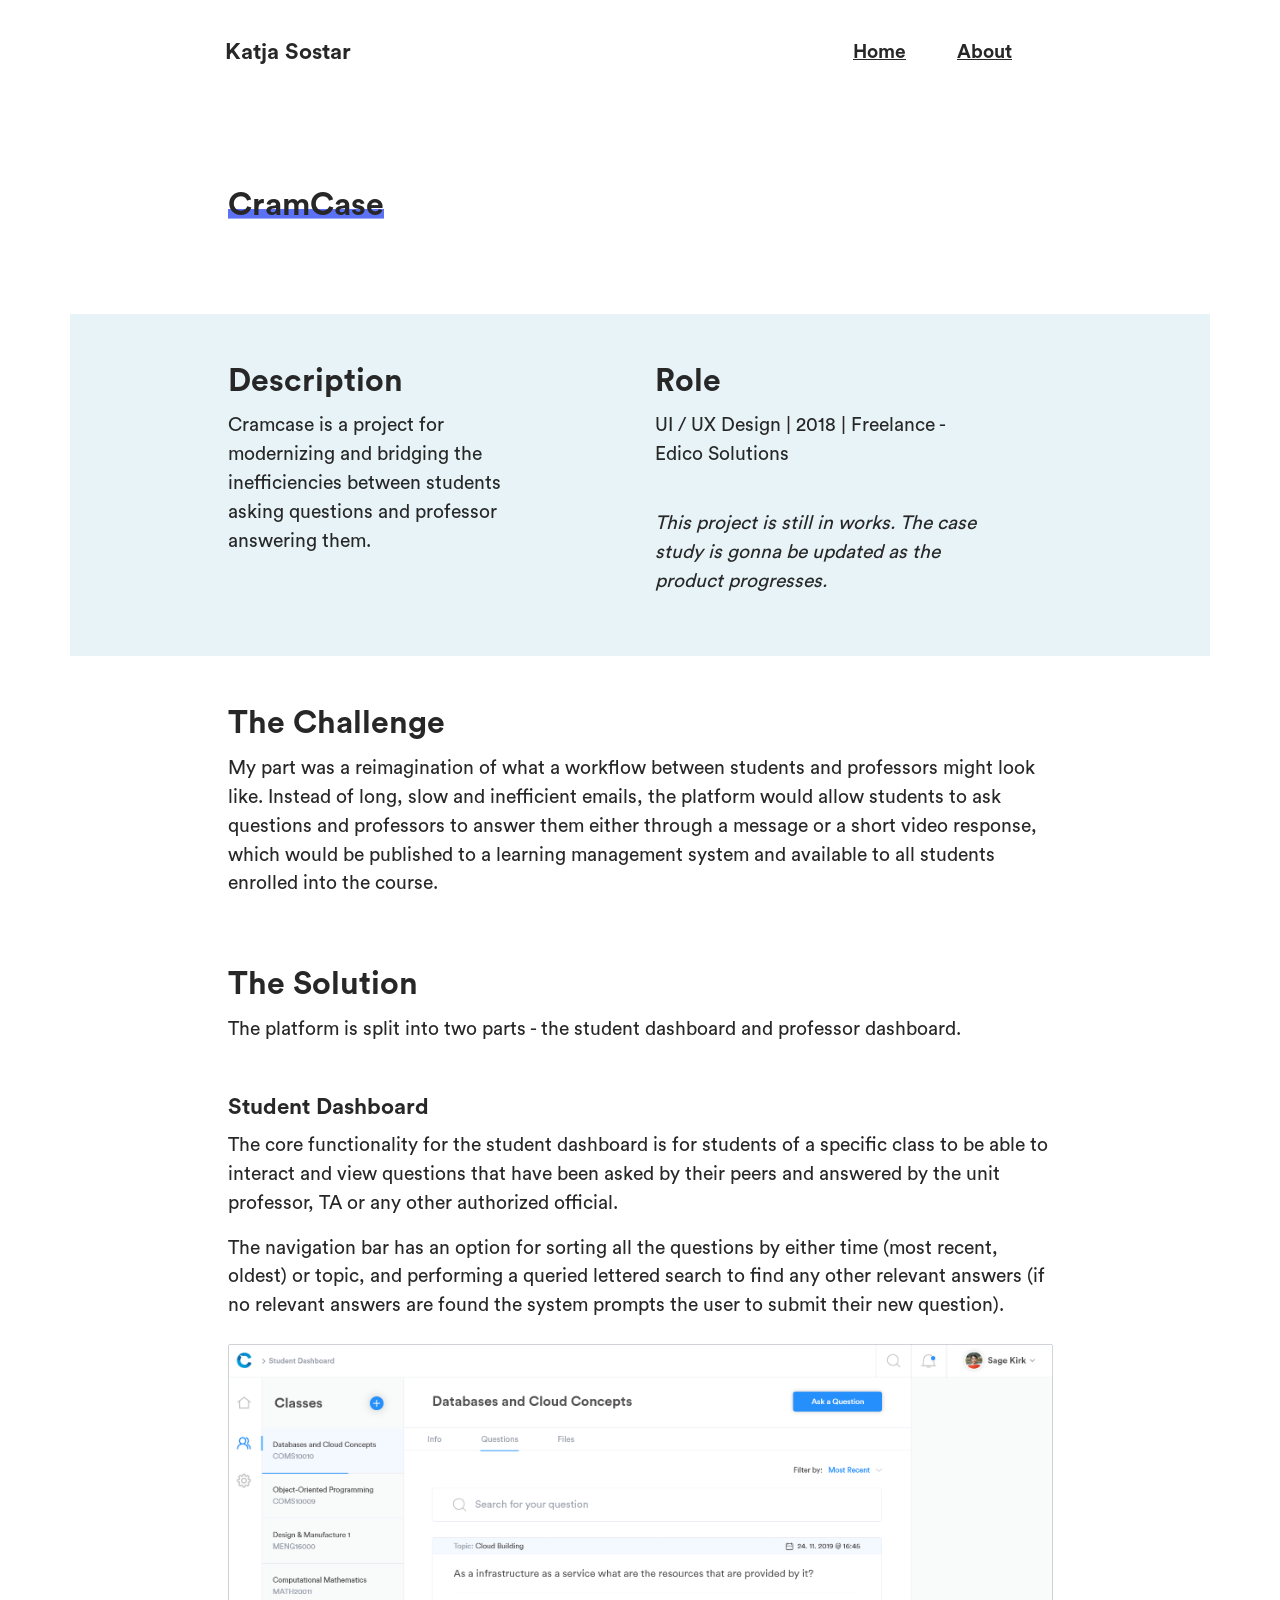
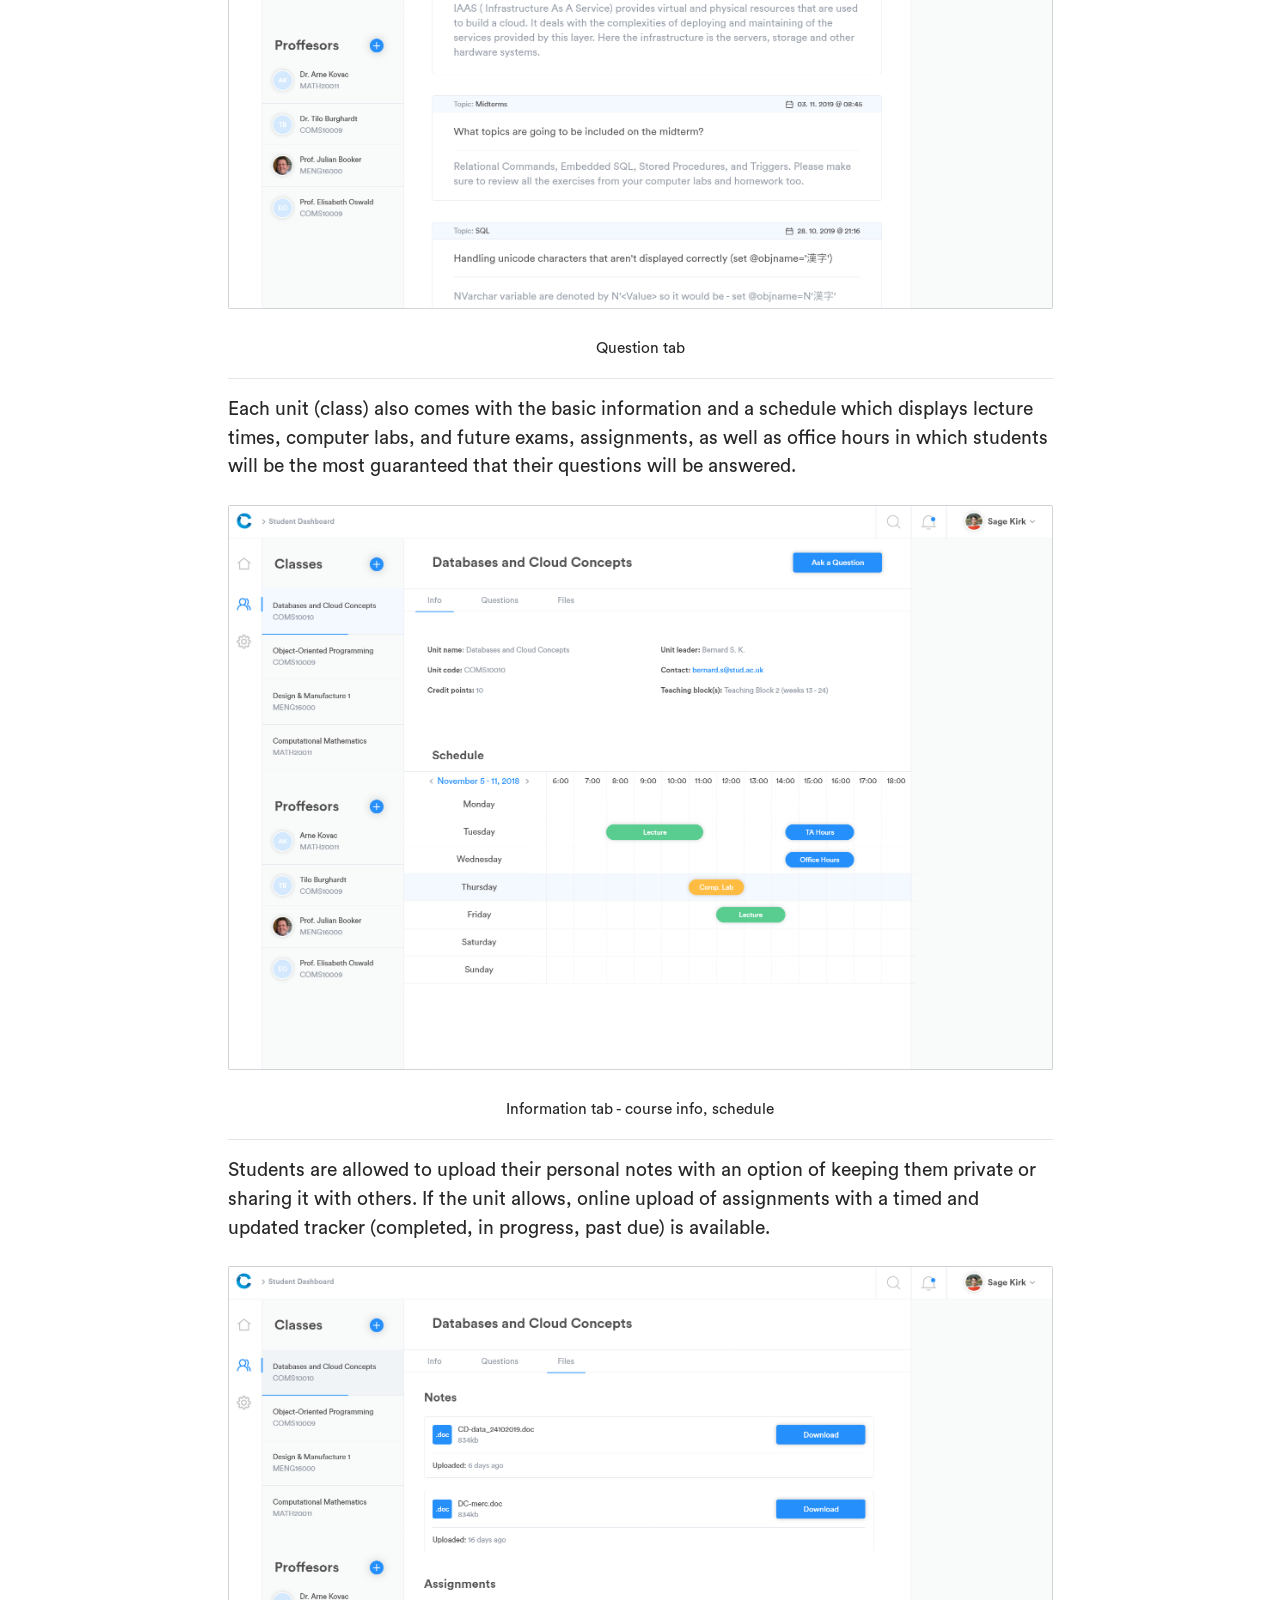
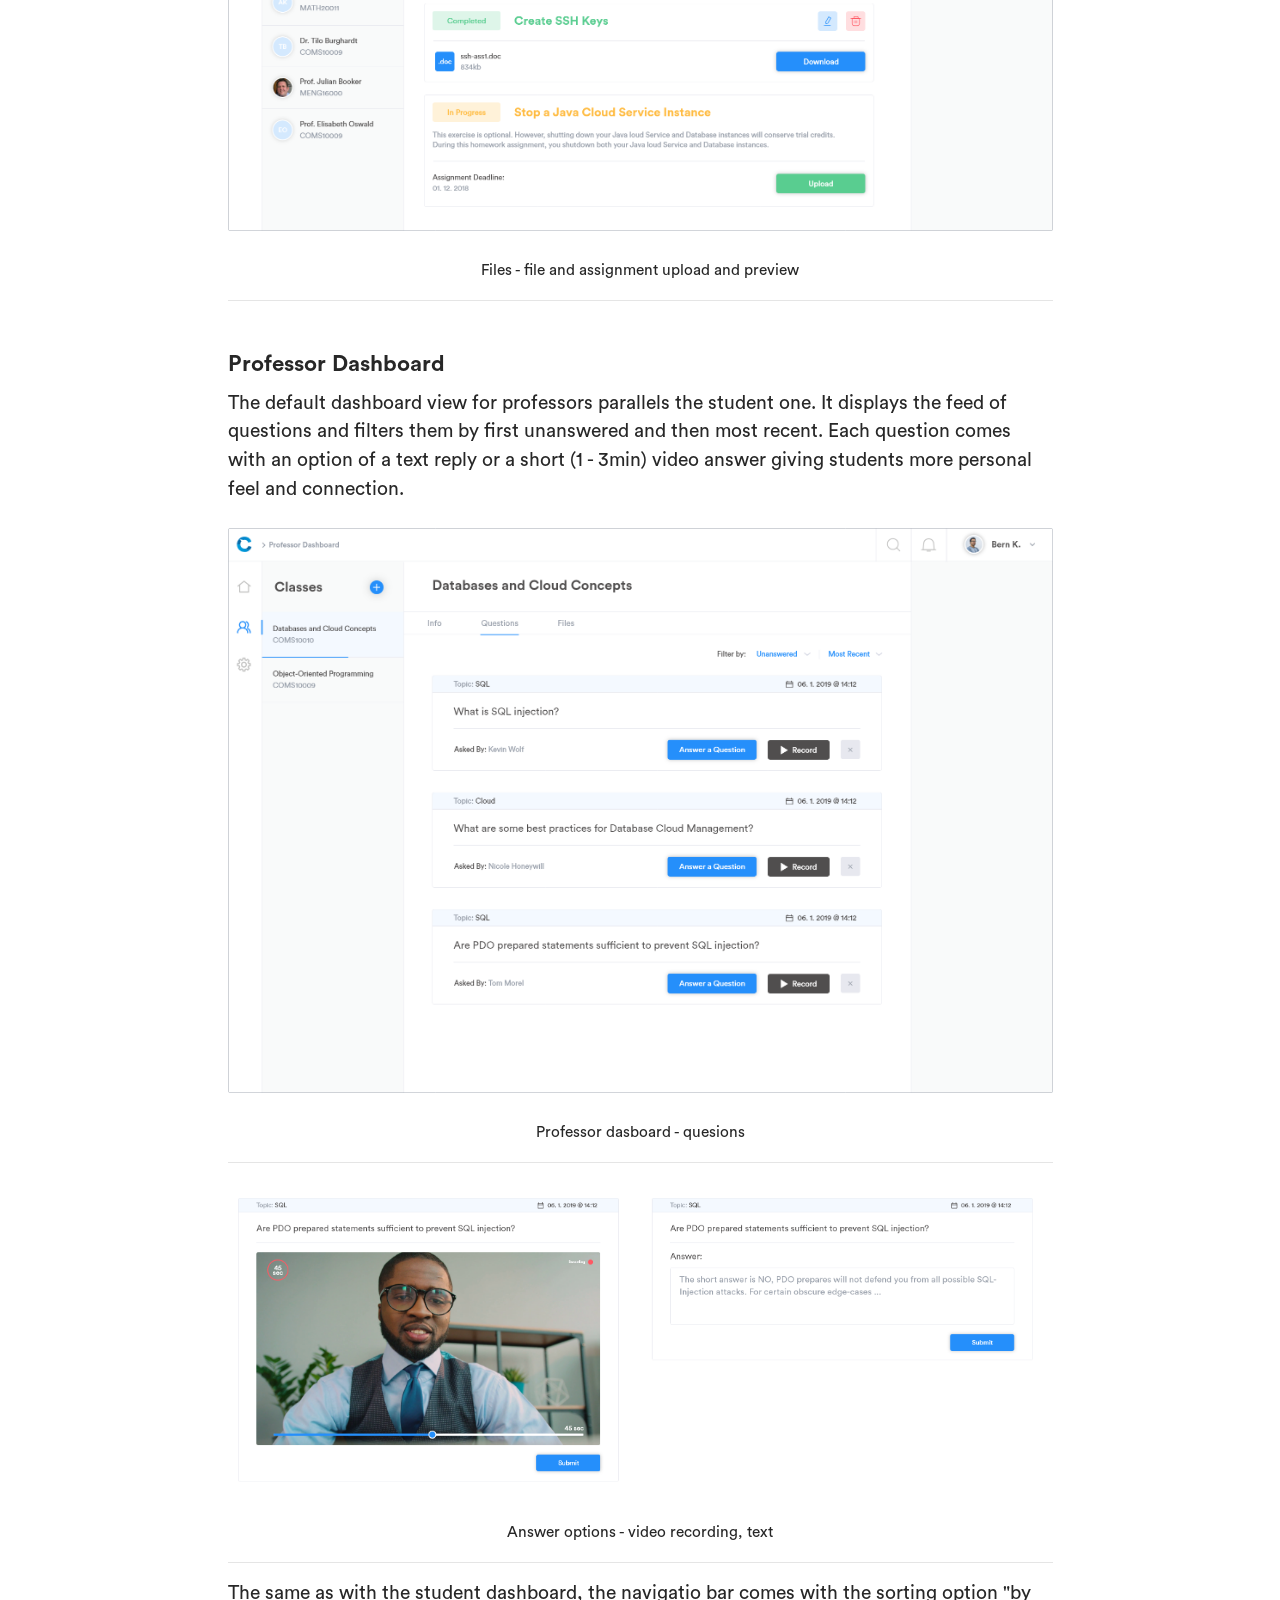
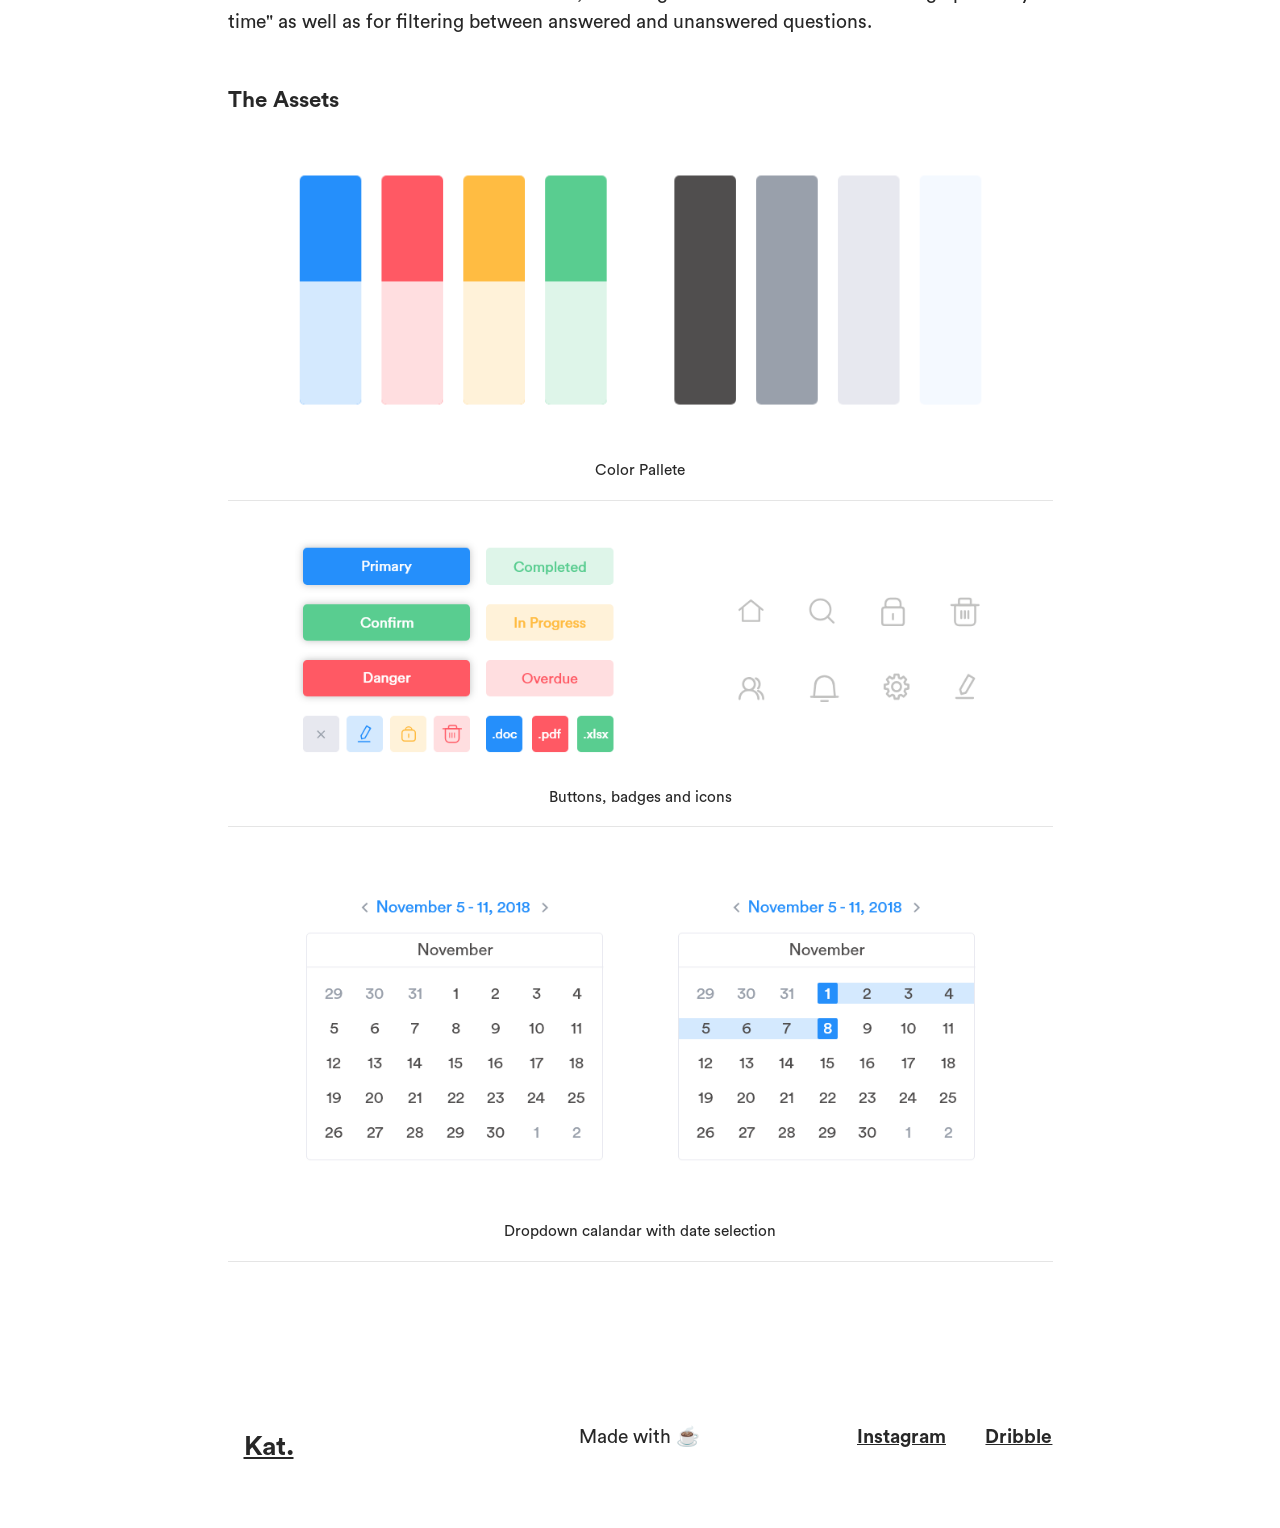
==== commit 4b2feee4: "Update cram.html" ====
--- a/projects/cram.html
+++ b/projects/cram.html
@@ -75,7 +75,7 @@
 
                     <div class="col-md-5 col-12">
                         <h2>Role</h2>
-                        <p>UI / UX Design | 2018 | Freelance</p>
+                        <p>UI / UX Design | 2018 | Freelance - Edico Solutions</p>
                         <br>
                         <p> <i>This project is still in works. The case study is gonna be updated as the product progresses.</i></p>
                     </div>
